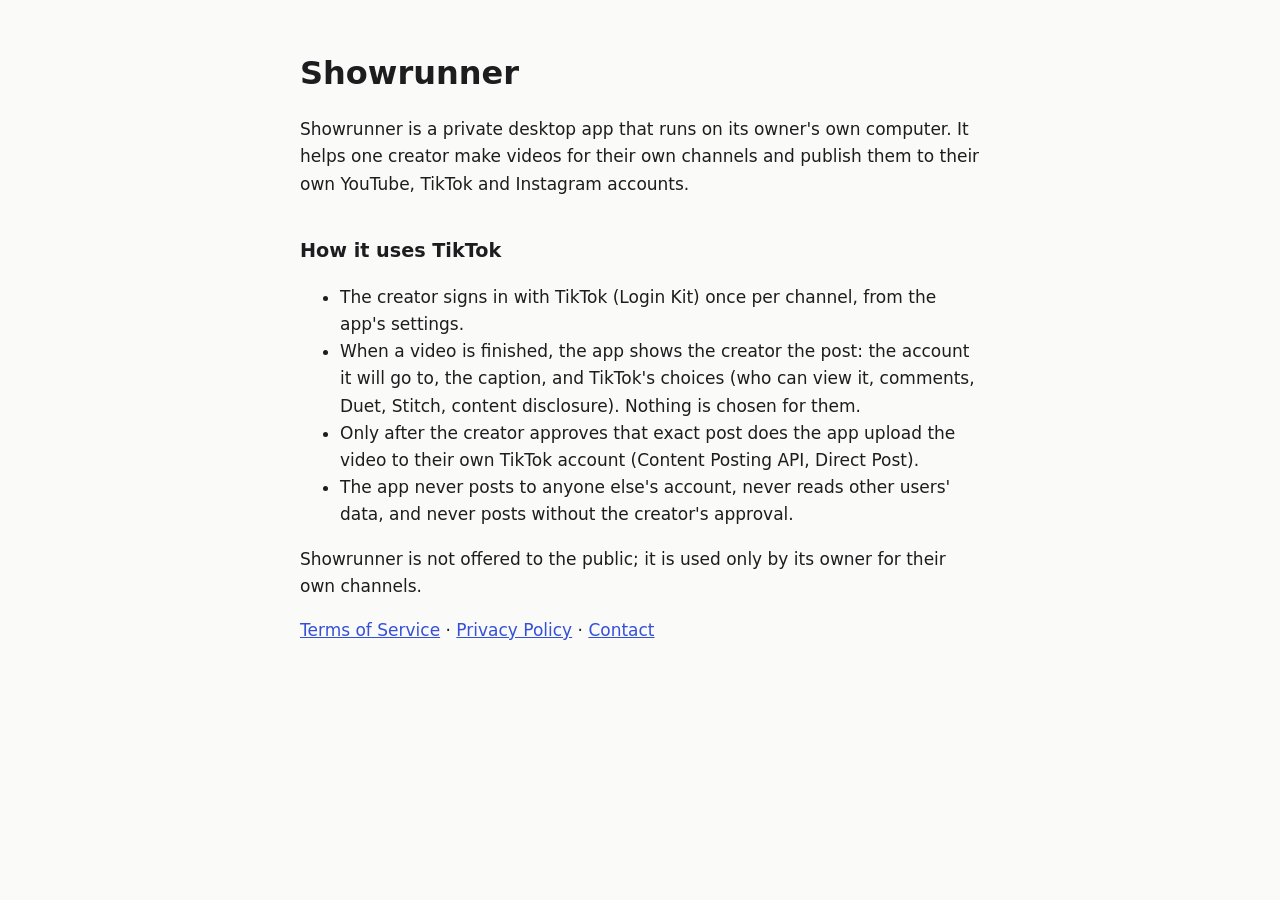
==== index.html @ 3d68de1c "Showrunner site: home, Terms and Privacy pages Co-Authored-By: Claude Opus 5.5 <noreply@anthropic.co" ====
<!doctype html>
<html lang="en">
<head>
<meta charset="utf-8">
<meta name="viewport" content="width=device-width, initial-scale=1">
<title>Showrunner</title>
<link rel="stylesheet" href="style.css">
</head>
<body>
<main>
<h1>Showrunner</h1>
<p>Showrunner is a private desktop app that runs on its owner's own computer. It helps
one creator make videos for their own channels and publish them to their own YouTube,
TikTok and Instagram accounts.</p>

<h2>How it uses TikTok</h2>
<ul>
<li>The creator signs in with TikTok (Login Kit) once per channel, from the app's settings.</li>
<li>When a video is finished, the app shows the creator the post: the account it will go
to, the caption, and TikTok's choices (who can view it, comments, Duet, Stitch, content
disclosure). Nothing is chosen for them.</li>
<li>Only after the creator approves that exact post does the app upload the video to
their own TikTok account (Content Posting API, Direct Post).</li>
<li>The app never posts to anyone else's account, never reads other users' data, and
never posts without the creator's approval.</li>
</ul>

<p>Showrunner is not offered to the public; it is used only by its owner for their own
channels.</p>

<p><a href="terms.html">Terms of Service</a> · <a href="privacy.html">Privacy Policy</a> ·
<a href="https://github.com/erimgiray/showrunner-site/issues">Contact</a></p>
</main>
</body>
</html>
---- style.css ----
:root { color-scheme: light dark; --fg: #1d1d1f; --bg: #fafaf8; --link: #3550d8; }
@media (prefers-color-scheme: dark) { :root { --fg: #e8e8e6; --bg: #161616; --link: #8ea2ff; } }
body { margin: 0; background: var(--bg); color: var(--fg);
       font: 17px/1.6 system-ui, -apple-system, "Segoe UI", sans-serif; }
main { max-width: 680px; margin: 0 auto; padding: 48px 16px 64px; }
h1 { font-size: 2rem; margin: 0 0 .5em; }
h2 { font-size: 1.2rem; margin-top: 2em; }
a { color: var(--link); }
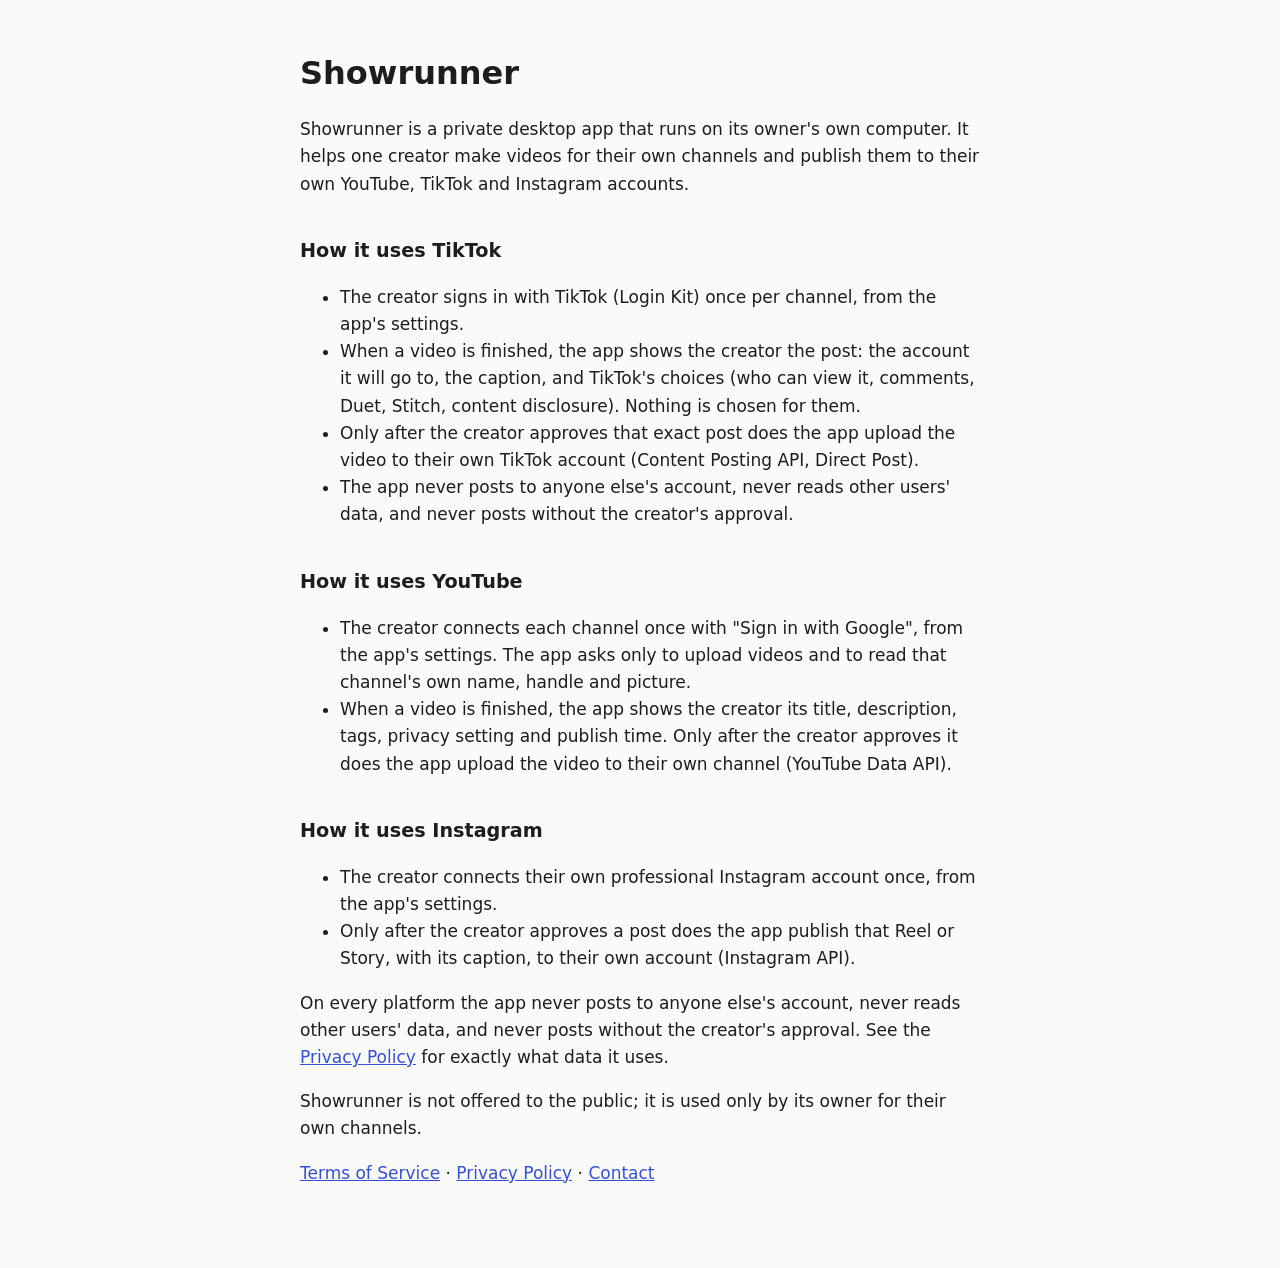
==== commit 8f3f112c: "Cover YouTube and Instagram in the home, privacy and terms pages The privacy policy now says what th" ====
--- a/index.html
+++ b/index.html
@@ -25,6 +25,28 @@
 never posts without the creator's approval.</li>
 </ul>
 
+<h2>How it uses YouTube</h2>
+<ul>
+<li>The creator connects each channel once with "Sign in with Google", from the app's
+settings. The app asks only to upload videos and to read that channel's own name,
+handle and picture.</li>
+<li>When a video is finished, the app shows the creator its title, description, tags,
+privacy setting and publish time. Only after the creator approves it does the app upload
+the video to their own channel (YouTube Data API).</li>
+</ul>
+
+<h2>How it uses Instagram</h2>
+<ul>
+<li>The creator connects their own professional Instagram account once, from the app's
+settings.</li>
+<li>Only after the creator approves a post does the app publish that Reel or Story, with
+its caption, to their own account (Instagram API).</li>
+</ul>
+
+<p>On every platform the app never posts to anyone else's account, never reads other
+users' data, and never posts without the creator's approval.
+See the <a href="privacy.html">Privacy Policy</a> for exactly what data it uses.</p>
+
 <p>Showrunner is not offered to the public; it is used only by its owner for their own
 channels.</p>
 
